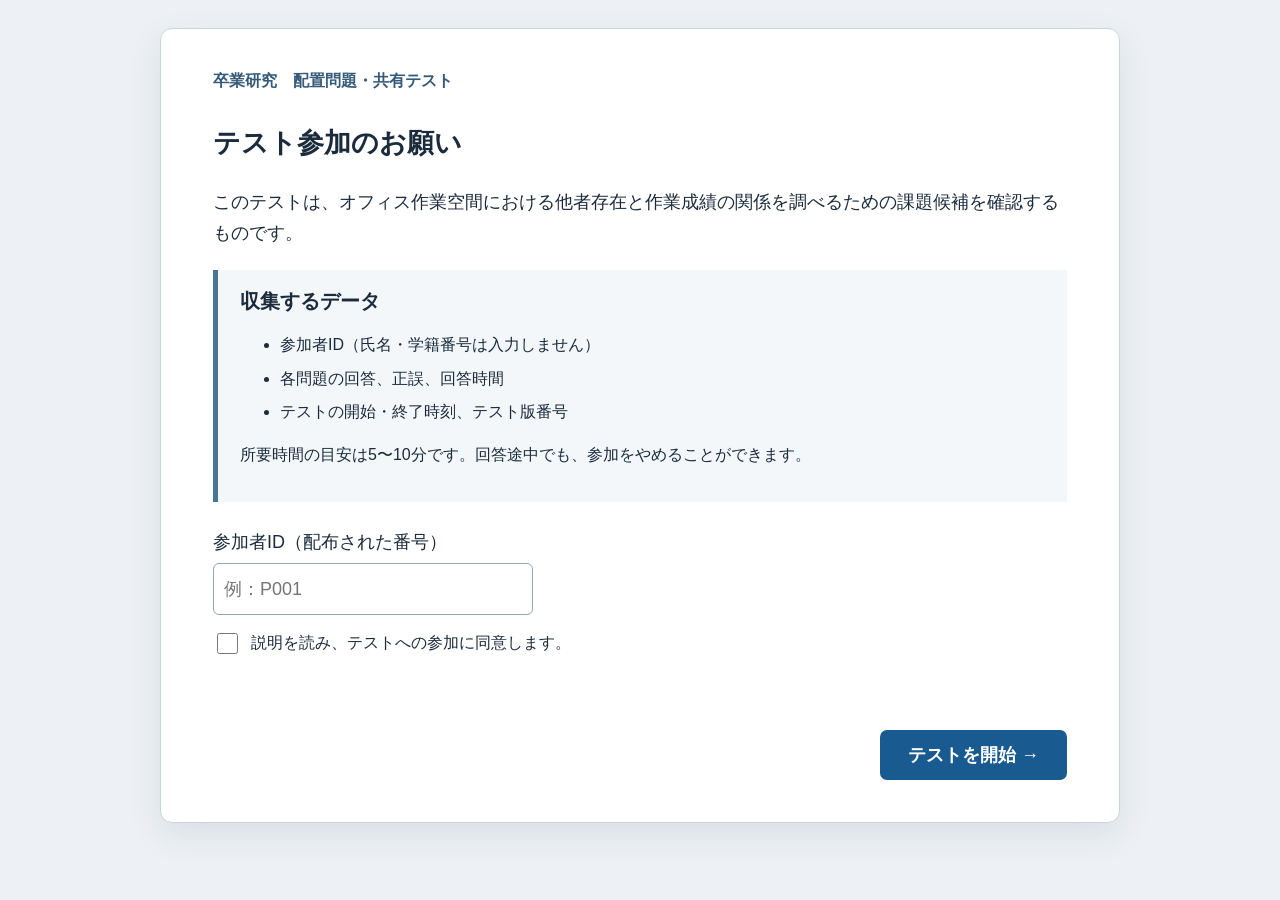
==== index.html @ 29fc968f "Add files via upload" ====
<!doctype html>
<html lang="ja">
<head>
  <meta charset="utf-8">
  <meta name="viewport" content="width=device-width, initial-scale=1">
  <meta name="robots" content="noindex,nofollow">
  <title>配置問題・共有テスト</title>
  <link rel="stylesheet" href="style.css">
</head>
<body>
<main>
  <section id="start-screen">
    <header>卒業研究　配置問題・共有テスト</header>
    <h1>テスト参加のお願い</h1>
    <p>このテストは、オフィス作業空間における他者存在と作業成績の関係を調べるための課題候補を確認するものです。</p>
    <div class="notice">
      <h2>収集するデータ</h2>
      <ul>
        <li>参加者ID（氏名・学籍番号は入力しません）</li>
        <li>各問題の回答、正誤、回答時間</li>
        <li>テストの開始・終了時刻、テスト版番号</li>
      </ul>
      <p>所要時間の目安は5〜10分です。回答途中でも、参加をやめることができます。</p>
    </div>
    <label class="field">参加者ID（配布された番号）
      <input id="participant-id" maxlength="30" autocomplete="off" placeholder="例：P001">
    </label>
    <label class="consent"><input id="consent" type="checkbox">説明を読み、テストへの参加に同意します。</label>
    <p id="start-error" class="error" role="alert"></p>
    <div class="actions"><button id="start-button" type="button">テストを開始 →</button></div>
  </section>

  <section id="question-screen" hidden>
    <header id="question-header"></header>
    <h1 id="question-title"></h1>
    <ol id="conditions"></ol>
    <p>左を1番目として、条件をすべて満たす配置を1つ選んでください。</p>
    <div id="answer-fields" class="arrangements" role="radiogroup" aria-label="配置の選択肢"></div>
    <p id="answer-error" class="error" role="alert"></p>
    <div class="actions"><button id="submit-button" type="button">回答を確定 →</button></div>
    <div id="clock" class="clock" aria-label="現在時刻"></div>
  </section>

  <section id="end-screen" hidden>
    <header>卒業研究　配置問題・共有テスト</header>
    <h1>回答は終了です。ありがとうございました。</h1>
    <p id="send-message">回答データを送信しています。この画面を閉じずにお待ちください。</p>
    <p id="send-error" class="error" role="alert"></p>
    <div class="actions">
      <button id="retry-button" type="button" hidden>送信を再試行</button>
      <button id="backup-button" class="secondary" type="button">結果をCSVで保存</button>
    </div>
  </section>
</main>
<script src="config.js"></script>
<script src="app.js"></script>
</body>
</html>
---- style.css ----
:root { font-family: "Yu Gothic UI", "Meiryo", sans-serif; color: #1b2b3c; background: #edf1f5; }
* { box-sizing: border-box; }
body { margin: 0; padding: 28px; }
main { max-width: 960px; min-height: 620px; margin: 0 auto; padding: 42px 52px;
       background: #fff; border: 1px solid #cad4dd; border-radius: 12px;
       box-shadow: 0 12px 35px #192a3d17; }
header { font-weight: 700; color: #345a79; margin-bottom: 32px; }
h1 { font-size: 27px; line-height: 1.45; margin: 0 0 24px; }
h2 { font-size: 20px; margin: 0 0 8px; }
p, li, label { font-size: 18px; line-height: 1.7; }
ol { padding-left: 2em; margin: 10px 0 28px; }
li { margin: 6px 0; }
.notice { padding: 18px 22px; background: #f3f7fa; border-left: 5px solid #477695; margin: 22px 0; }
.notice p, .notice li { font-size: 16px; }
.field { display: flex; flex-direction: column; gap: 5px; width: min(320px, 100%); margin: 25px 0 14px; }
.field input { font: inherit; padding: 10px; border: 1px solid #91a6b9; border-radius: 6px; }
.consent { display: flex; align-items: flex-start; gap: 10px; font-size: 16px; }
.consent input { width: 21px; height: 21px; margin-top: 4px; }
.arrangements { display: grid; grid-template-columns: repeat(2, minmax(290px, 1fr)); gap: 18px; margin: 22px 0; }
.arrangement { display: flex; align-items: center; gap: 15px; padding: 18px;
               border: 2px solid #b7c5d1; border-radius: 9px; cursor: pointer; }
.arrangement:hover { background: #f2f7fb; border-color: #6688a5; }
.arrangement:has(input:checked) { background: #e5f2fc; border-color: #195b91; }
.arrangement input { width: 22px; height: 22px; margin: 0; }
.diagram { display: flex; gap: 5px; }
.diagram span { display: grid; place-items: center; width: 48px; height: 48px;
                border: 2px solid #5e7284; background: #fff; font-size: 23px; font-weight: 700; }
button { font: inherit; font-size: 18px; font-weight: 700; color: #fff; background: #195b91;
         border: 0; border-radius: 7px; padding: 13px 28px; cursor: pointer; }
button:hover { background: #11456f; }
button.secondary { background: #5f7181; margin-left: 10px; }
button:focus-visible, input:focus-visible { outline: 3px solid #ffba43; outline-offset: 2px; }
.actions { text-align: right; margin-top: 28px; }
.error { min-height: 1.8em; color: #a22121; font-size: 16px; font-weight: 700; }
.clock { position: fixed; right: 28px; bottom: 20px; min-width: 140px; padding: 9px 14px;
         color: #24394d; background: #ffffffeb; border: 1px solid #9cadbc; border-radius: 7px;
         font-size: 18px; font-variant-numeric: tabular-nums; text-align: center; }
[hidden] { display: none !important; }
@media (max-width: 700px) {
  body { padding: 8px; } main { padding: 25px 20px; }
  .arrangements { grid-template-columns: 1fr; }
  .diagram span { width: 42px; height: 42px; }
  .clock { right: 10px; bottom: 8px; }
}
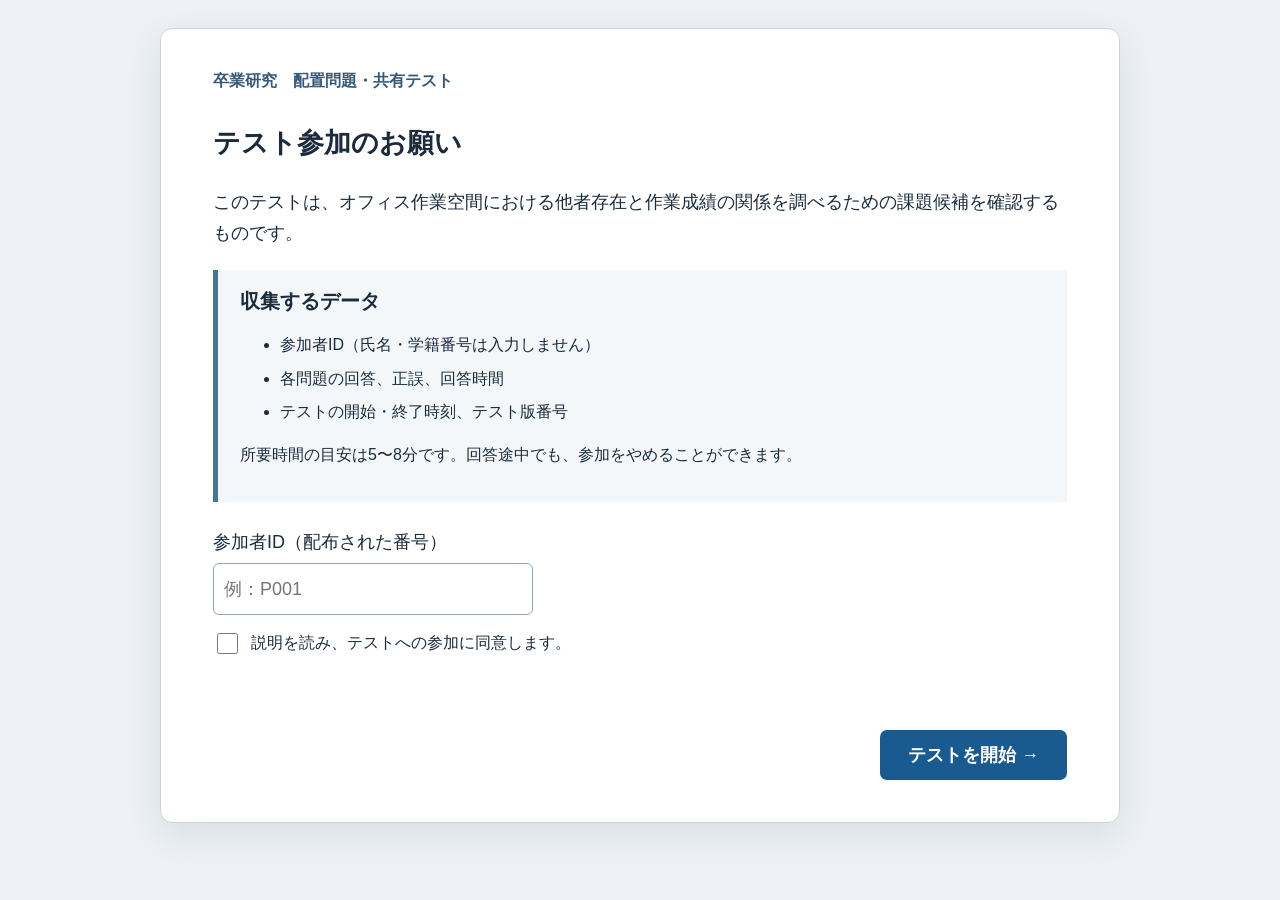
==== commit 53af3bc0: "Add files via upload" ====
--- a/index.html
+++ b/index.html
@@ -20,7 +20,7 @@
         <li>各問題の回答、正誤、回答時間</li>
         <li>テストの開始・終了時刻、テスト版番号</li>
       </ul>
-      <p>所要時間の目安は5〜10分です。回答途中でも、参加をやめることができます。</p>
+      <p>所要時間の目安は5〜8分です。回答途中でも、参加をやめることができます。</p>
     </div>
     <label class="field">参加者ID（配布された番号）
       <input id="participant-id" maxlength="30" autocomplete="off" placeholder="例：P001">
@@ -32,9 +32,11 @@
 
   <section id="question-screen" hidden>
     <header id="question-header"></header>
+    <div id="question-kind" class="question-kind"></div>
     <h1 id="question-title"></h1>
+    <div id="given-arrangement" class="given-arrangement" hidden></div>
     <ol id="conditions"></ol>
-    <p>左を1番目として、条件をすべて満たす配置を1つ選んでください。</p>
+    <p id="question-instruction"></p>
     <div id="answer-fields" class="arrangements" role="radiogroup" aria-label="配置の選択肢"></div>
     <p id="answer-error" class="error" role="alert"></p>
     <div class="actions"><button id="submit-button" type="button">回答を確定 →</button></div>
--- a/style.css
+++ b/style.css
@@ -7,6 +7,9 @@
 header { font-weight: 700; color: #345a79; margin-bottom: 32px; }
 h1 { font-size: 27px; line-height: 1.45; margin: 0 0 24px; }
 h2 { font-size: 20px; margin: 0 0 8px; }
+.question-kind { display: inline-block; padding: 5px 12px; margin-bottom: 14px;
+                 color: #315b78; background: #e8f2f8; border-radius: 999px;
+                 font-size: 15px; font-weight: 700; }
 p, li, label { font-size: 18px; line-height: 1.7; }
 ol { padding-left: 2em; margin: 10px 0 28px; }
 li { margin: 6px 0; }
@@ -25,6 +28,11 @@
 .diagram { display: flex; gap: 5px; }
 .diagram span { display: grid; place-items: center; width: 48px; height: 48px;
                 border: 2px solid #5e7284; background: #fff; font-size: 23px; font-weight: 700; }
+.given-arrangement { display: flex; align-items: center; gap: 16px; padding: 18px 22px;
+                     margin: 0 0 20px; background: #f3f7fa; border: 1px solid #b9c9d5;
+                     border-radius: 9px; }
+.given-arrangement::before { content: "提示された配置"; font-weight: 700; color: #345a79; }
+.number-choice { justify-content: center; min-height: 86px; font-size: 25px; font-weight: 700; }
 button { font: inherit; font-size: 18px; font-weight: 700; color: #fff; background: #195b91;
          border: 0; border-radius: 7px; padding: 13px 28px; cursor: pointer; }
 button:hover { background: #11456f; }
